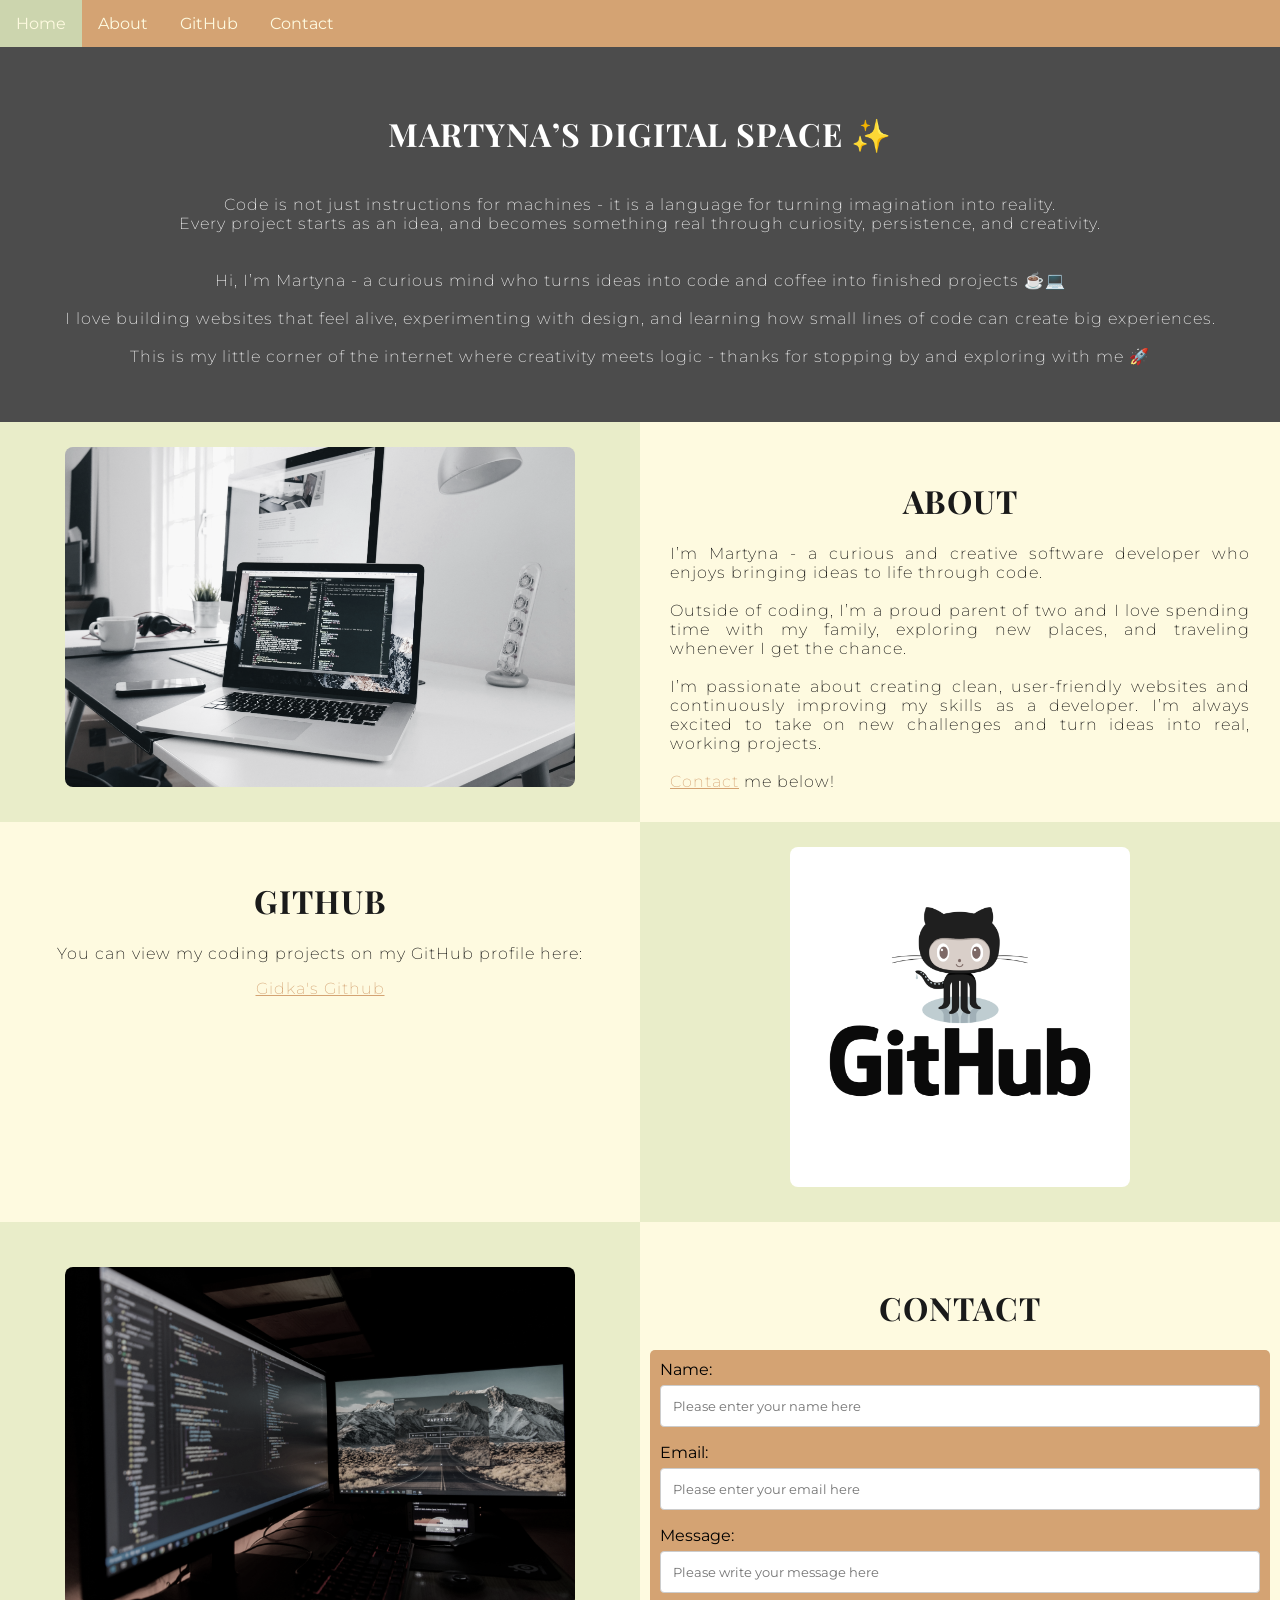
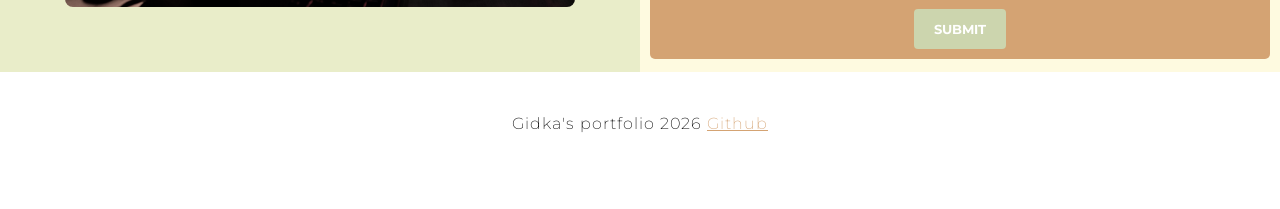
==== portfolio/index.html @ ce8b3c8a "Portfolio" ====
<!DOCTYPE html>
<html>
    <!--Head-->
    <head>
        <meta charset="UTF-8">
        <meta name="viewport" content="width=device-width" />
        <title>Martyna</title>
        <link rel="stylesheet" type="text/css" href="portfolio.css">
        <link href="https://fonts.googleapis.com/css2?family=Playfair+Display:wght@500;700&family=Inter:wght@300;400;600&display=swap" rel="stylesheet">
        <link rel="preconnect" href="https://fonts.googleapis.com">
<link rel="preconnect" href="https://fonts.gstatic.com" crossorigin>
<link href="https://fonts.googleapis.com/css2?family=Caveat:wght@400..700&family=Montserrat:ital,wght@0,100..900;1,100..900&family=Unkempt:wght@400;700&display=swap" rel="stylesheet">
    </head>

    <!--Body-->
    <body class="Background">
        
        <!--Navbar-->
        <div class="Navbar">
            <a class="active" href="#Home">Home</a>
            <a href="#About">About</a>
            <a href="#GitHub">GitHub</a>
            <a href="#Contact">Contact</a>
        </div>

    
        <br>
        <br>

        <!--Background video-->
        <div id="Home">
            <video autoplay muted loop id="Typing_Video">
                <source src="images/Typing.mp4" type="video/mp4">
                <!--Display message if video fails to run-->
                Your browser does not support HTML5 video.
            </video>
        </div>

        <!--Video text-->
        <div class="Video_Text">
            <h1 class="white-text">Martyna’s Digital Space ✨</h1>
            <strong>
                <p class="center">
                    <br>Code is not just instructions for machines - it is a language for turning imagination into reality.
                        <br>Every project starts as an idea, and becomes something real through curiosity, persistence, and creativity.
                        <br>
                    </br>
                    <br> Hi, I’m Martyna - a curious mind who turns ideas into code and coffee into finished projects ☕💻
                    <br>
                    <br> I love building websites that feel alive, experimenting with design, and learning how small lines of code can create big experiences.
                    <br>
                    <br> This is my little corner of the internet where creativity meets logic - thanks for stopping by and exploring with me 🚀
        </p>
                </p>
            </strong>
        </div>

        <!--About section-->
        <div class="Row" id="About">
            <!--Left column-->
            <div class="Column_2">
                <img src="images/coding.jpg" alt="Coding image_1">
            </div>
            <!--Right column-->
            <div class="Column_1">
                <h1>About</h1>
                <p>
            I’m Martyna - a curious and creative software developer who enjoys bringing ideas to life through code.
            <br><br>

            Outside of coding, I’m a proud parent of two and I love spending time with my family, exploring new places, and traveling whenever I get the chance.
            <br><br>

            I’m passionate about creating clean, user-friendly websites and continuously improving my skills as a developer. I’m always excited to take on new challenges and turn ideas into real, working projects.
            <br><br>

            <a href="#Contact">Contact</a> me below!
        </p>
            </div>
        </div>

        <!--GitHub section-->
        <div class="Row" id="GitHub">
            <!--Left column-->
            <div class="Column_1">
                <h1>GitHub</h1>
                <p class="center">
                    You can view my coding projects on my GitHub profile here:
                    <br>
                    <p class="center"><a href="https://github.com/gidka1998" target="_blank">Gidka's Github</a></p>
                </p>
            </div>
            <!--Right column-->
            <div class="Column_2">
                <a href="https://github.com/gidka1998" target="_blank"><img src="images/GitHub.png" alt="GitHub Logo"></a>
            </div>
        </div>

        <!--Contact section-->
        <div class="Row" id="Contact">
            <!--Contact image, left column-->
            <div class="Column_2 Column_tall">
                <img src="images/coding2.jpg" alt="Coding Image_2">
            </div>
            <!--Contact form, right column-->
            <div class="Column_1 Column_tall">
                <h1>Contact</h1>
                <form action="" method="POST"> 
                    <label>Name:</label>
                        <input type="text" placeholder="Please enter your name here">
                    <label>Email:</label>
                        <input type="text" id="Email" name="Email" placeholder="Please enter your email here">
                    <label>Message:</label>
                        <input type="text" id="Message" name="Message" placeholder="Please write your message here">
                        <input type="submit" value="SUBMIT">
                </form>
            </div>
        </div>

        <!--Footer section-->
        <footer>
            <p>
                <p class="center">Gidka's portfolio 2026 <a href="https://github.com/gidka1998" target="_blank">Github</a></p>
                <br>
            </p>
        </footer>

        <script>
    const navLinks = document.querySelectorAll(".Navbar a");

    navLinks.forEach(link => {
        link.addEventListener("click", function() {

            navLinks.forEach(item => {
                item.classList.remove("active");
            });

            this.classList.add("active");
        });
    });
</script>

    </body>
</html>
---- portfolio/portfolio.css ----
/* Body */
body {
    margin: 0%  
}

/* Heading 1 elements */
h1 {
    text-transform: uppercase; 
    font-family: 'Playfair Display', serif;
    letter-spacing: 1px;
    text-align: center; 
    margin-top: 3%; 
    color: #1a1a1a; 
}

/* Heading 1 element hover effect */
h1:hover {
    filter: grayscale(5%); 
    transform: scale(1.1); 
    transition: transform 1s; 
}

/* Styling for portfolio title text */
.white-text {
    color: #fff; 
}

/* Paragraph elements */
p {
font-family: "Montserrat", sans-serif;   
text-align: justify; 
font-weight: 200;
    letter-spacing: 1px;
    font-size: 16px;
    padding-left: 20px; 
    padding-right: 20px; 
}

/* Paragraph element hover effect */
p:hover {
    transition: transform 1s;
	transform: scale(1.01); 
}

/* Center class - this applies to all elements with the class "center" */
.center {
    text-align: center; 
}

/* Center class hover effect - This only affects the quote, github link, and footer */
.center:hover {
    transition: transform 2s; 
    transform: scale(1.1);
}

/* Anchor elements */
a {
    color: #D4A373; 
}

/* Quotation elements */
q {
    font-style: italic; 
}

/* Image elements */
img {
    filter: grayscale(75%); 
    border-radius: 8px; 
    max-width: 100%; 
    height: 340px; 
    display: block; 
    margin-left: auto; 
    margin-right: auto;
}

/* Image element hover effects */
img:hover {
	filter: grayscale(5%);  
    transition: transform 1s; 
	transform: scale(1.1); 
}

/* The @media rule is used in media queries to apply different styles for different media/types of devices */
/* On screens 576px and smaller the images will be 100px tall and centered vertically in the column */
@media screen and (max-width: 576px) {
    img {
        height: 100px;
        margin-top: 150px;
    }
}

/* Styling for footer element */
footer {
    padding: 2%; 
    background-color: white;
}

.Navbar {
    overflow: hidden; 
    background-color: #D4A373; 
    position: fixed; 
    top: 0; 
    width: 100%; 
    z-index: 1; 
    -webkit-animation: moveNav 2s; 
    animation: moveNav 2s; 
}

/* moveNav animation effect for moving the nav bar in from the left of the screen */
@keyframes moveNav {
    from {left: -100vw;} 
    to {left: 0vw;} 
}

/* Navbar links */
.Navbar a {
    float: left; 
    display: block; 
    color: #FEFAE0; 
    padding: 14px 16px; 
    text-decoration: none; 
    font-family: "Montserrat", sans-serif; 
    font-size: 16px; 
    text-align: center; 
    position: relative; 
    -webkit-animation: moveNavText 2.25s;
    animation: moveNavText 2.25s; 
}

/* moveNavText animation effect for moving the navbar text from above the view to the navbar */
@keyframes moveNavText {
    from {top: -100vw;} 
    to {top: 0vw;} 
}

/* Screens 576px and smaller will display navbar links equally distributed */
@media screen and (max-width: 576px) {
    .Navbar a{
        width: 25%; 
        font-size: 12px;
    }
}

/* Navbar hover effects */
.Navbar a:hover {
    background-color: #FEFAE0; 
    color: #CCD5AE; 
}

/* Navbar home button */
.Navbar a.active { 
    background-color: #CCD5AE;
    color: #FEFAE0;
}

/* Formatting for background video */
#Typing_Video {
    position: fixed;
    top: 10%;
    left: 50%;
    transform: translate(-50%, -50%);
    
    min-width: 100%;
    min-height: 100%;
    
    width: auto;
    height: auto;
    
    z-index: -1;
}

/* Screens that are 576px and smaller will not display the background video */
@media screen and (max-width: 576px) {
    #Typing_Video {
        display: none;
    }
}

/* Texts over the video */
.Video_Text {
    background: linear-gradient(
        rgba(0, 0, 0, 0.7),
        rgba(0, 0, 0, 0.7)
    );

    background-size: cover;
    background-position: center;
    color: white;
    padding: 40px;
    width: 100%;
    padding: 40px;
    position: relative;
    font-size: 16px;
}


* { 
    box-sizing: border-box; 
} 

.Column_1 {
    float: left;
    width: 50%; 
    padding: 10px;
    padding-top: 3%; 
    height: 400px; 
    background-color: #FEFAE0; 
}

/* Screens 576px and smaller will display a scroll bar if the text overflows the column height */
@media screen and (max-width: 576px) {
    .Column_1 {
        overflow: auto;
    }
}

.Column_2 {
    float: left;
    width: 50%;
    padding: 10px;
    padding-top: 1.9%;
    height: 400px;
    background-color: #E9EDC9;
}
.Column_1 {
    padding-bottom: 40px; 
}
/* This class is applied to the columns in the final row, overriding the height and padding to provide more room for the contact form  while keeping the rest of the formatting from Column_1 or Column_2 */
.Column_tall {
    padding-top: 3.5%;
    height: 450px;
}

/* This inserts something after the content of selected elements (in this case the elements with class "Row") */
.Row:after {
	content: ""; 
	display: table; 
	clear: both; 
}

/* input[type=text] targets all text input sections of the contact form */
input[type=text] {
    width: 100%; 
    padding: 12px; 
    border: 1px solid #ccc; 
    border-radius: 4px; 
    box-sizing: border-box; 
    margin-top: 6px; 
    margin-bottom: 16px; 
    resize: vertical; 
    font-family: "Montserrat", sans-serif; 
}

/* Hover effects for input boxes */
input[type=text]:hover {
    box-shadow: 0 0 5px #00004d inset; 
}

/* Submit button */
input[type=submit] {
    background-color: #CCD5AE; 
    color: white; 
    font-weight: bold; 
    padding: 12px 20px; 
    border: none; 
    border-radius: 4px; 
    cursor: pointer; 
    display: block;
    margin-left: auto; 
    margin-right: auto;
    font-family: "Montserrat", sans-serif; 
}

/* Hover effect for submit button */
input[type=submit]:hover {
    background-color: white; 
    color: black; 
    transform: scale(1.25); 
    transition: transform 1.5s; 
}

/* Form element */
form {
    border-radius: 5px; 
    background-color: #D4A373; 
    padding: 10px; 
    font-family: "Montserrat", sans-serif; 
}
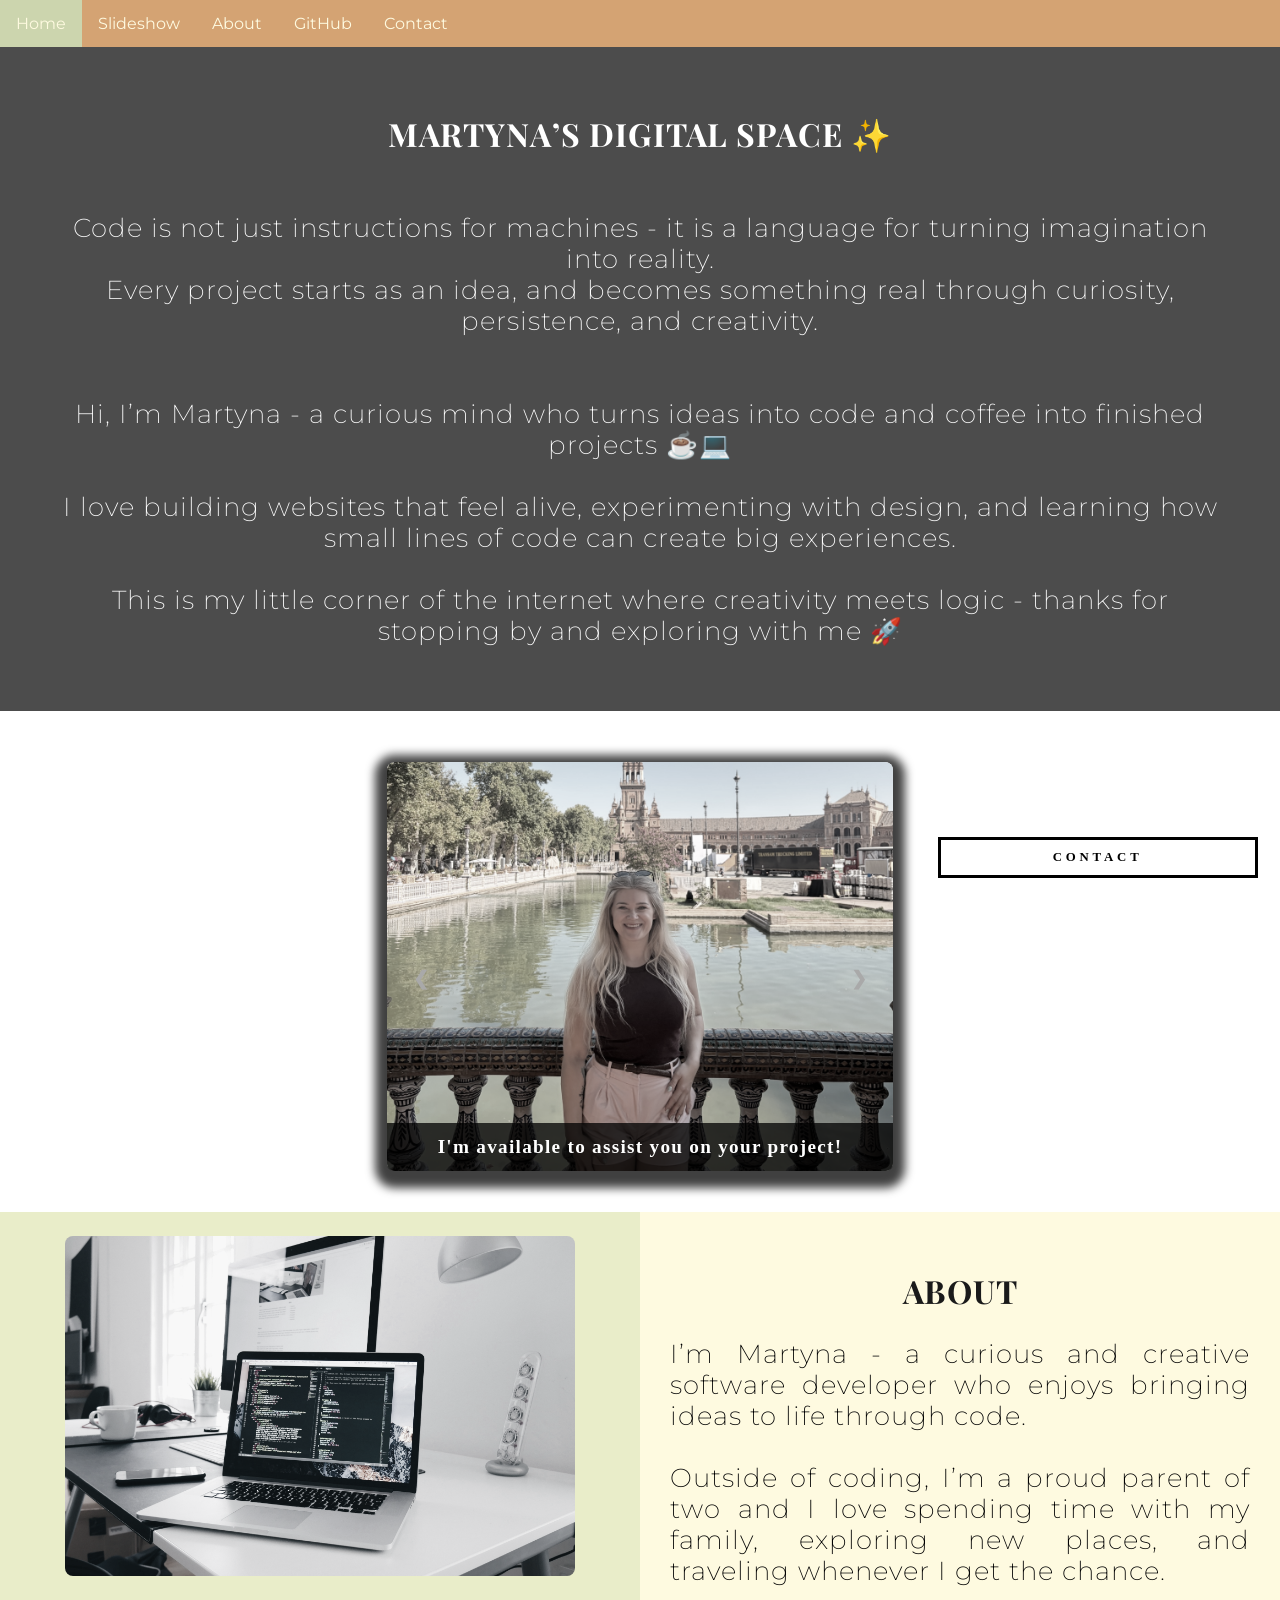
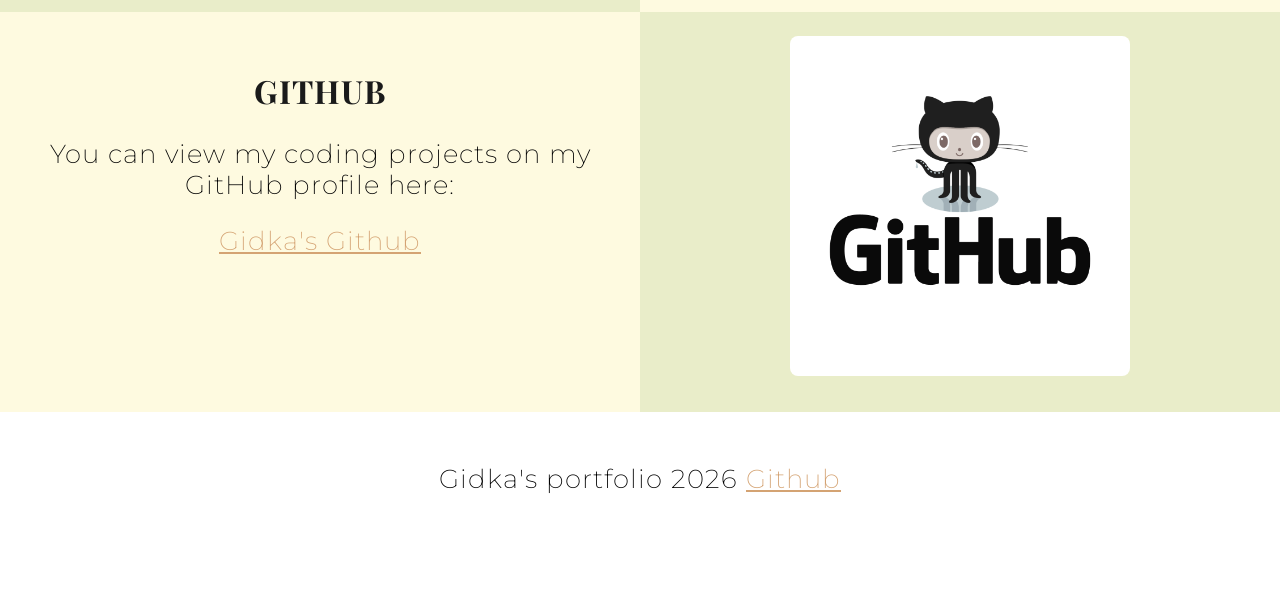
==== commit de7fbefa: "final assessment" ====
--- a/portfolio/index.html
+++ b/portfolio/index.html
@@ -18,9 +18,10 @@
         <!--Navbar-->
         <div class="Navbar">
             <a class="active" href="#Home">Home</a>
+            <a href="#Slideshow">Slideshow</a>
             <a href="#About">About</a>
             <a href="#GitHub">GitHub</a>
-            <a href="#Contact">Contact</a>
+            <a onclick="openForm()" ondblclick="closeForm()" class="contact">Contact</a>
         </div>
 
     
@@ -54,6 +55,58 @@
                 </p>
             </strong>
         </div>
+<!-- Slideshow section added -->
+        <div id="Slideshow">
+            <div id="Slideshow_Background"> 
+                <div id="Slideshow_Container">
+                    <!-- Slide 1 of 6 -->
+                    <div class="mySlides fade">
+                        <img class="Slideshow_Images" src="images/me2.jpg" alt="Picture of yourself">
+                        <div class="text">I'm available to assist you on your project!</div>
+                    </div>
+                    <!-- Slide 2 of 6 -->
+                    <div class="mySlides fade">
+                        <img class="Slideshow_Images" src="images/HTML_CSS_and_JavaScript.jpeg" alt="HTML, CSS, and JS logos"> 
+                        <div class="text">I am a full-stack software developer,<br> trained in:<br>HTML, CSS, JavaScript,</div>
+                    </div>
+                    <!-- Slide 3 of 6 -->
+                    <div class="mySlides fade">
+                        <img class="Slideshow_Images" src="images/Python.png" alt="Python logo">
+                        <div class="text">the popular programming language Python,</div>
+                    </div>
+                    <!-- Slide 4 of 6 -->
+                    <div class="mySlides fade">
+                        <img class="Slideshow_Images" src="images/C_Sharp_and_Dot_NET.png" alt="C# logo">
+                        <div class="text">C#, .NET Framework, ASP.NET, MVC, </div>
+                    </div>
+                    <!-- Slide 5 of 6 -->
+                    <div class="mySlides fade">
+                        <img class="Slideshow_Images" src="images/SQL_and_Database.jpg" alt="SQL logo"> 
+                        <div class="text">back end development, databases and SQL.</div>
+                    </div>
+                    <!-- Slide 6 of 6 -->
+                    <div class="mySlides fade">
+                        <img class="Slideshow_Images" src="images/random.png" alt="random image"> 
+                        <div class="text"><a class="white-text contact" onclick="openForm()">Contact me now!</a></div> 
+                    </div>
+                    <!-- Previous and next buttons -->
+                    <a class="Previous" onclick="plusSlides(-1)">&#10094;</a>
+                    <a class="Next" onclick="plusSlides(1)">&#10095;</a>
+                </div>
+                <br> <!-- Adds a space between the slideshow images and the dots -->
+
+                <!-- Slideshow dots (these are another way for users to navigate through the slideshow) -->
+                <div style="text-align: center">
+                    <span class="dot" onclick="currentSlide(1)"></span>
+                    <span class="dot" onclick="currentSlide(2)"></span>
+                    <span class="dot" onclick="currentSlide(3)"></span> 
+                    <span class="dot" onclick="currentSlide(4)"></span> 
+                    <span class="dot" onclick="currentSlide(5)"></span> 
+                    <span class="dot" onclick="currentSlide(6)"></span> 
+                </div>
+            </div>
+        </div>
+
 
         <!--About section-->
         <div class="Row" id="About">
@@ -74,7 +127,7 @@
             I’m passionate about creating clean, user-friendly websites and continuously improving my skills as a developer. I’m always excited to take on new challenges and turn ideas into real, working projects.
             <br><br>
 
-            <a href="#Contact">Contact</a> me below!
+            <a onclick="openForm()" class="contact">Contact</a> me below!
         </p>
             </div>
         </div>
@@ -97,24 +150,24 @@
         </div>
 
         <!--Contact section-->
-        <div class="Row" id="Contact">
-            <!--Contact image, left column-->
-            <div class="Column_2 Column_tall">
-                <img src="images/coding2.jpg" alt="Coding Image_2">
-            </div>
-            <!--Contact form, right column-->
-            <div class="Column_1 Column_tall">
-                <h1>Contact</h1>
-                <form action="" method="POST"> 
-                    <label>Name:</label>
-                        <input type="text" placeholder="Please enter your name here">
-                    <label>Email:</label>
-                        <input type="text" id="Email" name="Email" placeholder="Please enter your email here">
-                    <label>Message:</label>
-                        <input type="text" id="Message" name="Message" placeholder="Please write your message here">
-                        <input type="submit" value="SUBMIT">
+      <div id="Contact">
+           <button onclick="openForm()" class="Pop_Up_Button">CONTACT</button>
+           <div class="form-popup" id="myForm">
+                <form action="https://formspree.io/info@learncodinganywhere.com" method="POST" class="form-container"> <!-- Here we are using a free online service from https://formspree.io/ to send our contact form to an email address of our choosing - note: it will not run unless live on the internet, you have to push it to your online website first -->
+                    <h1>Contact</h1>
+                    <label for="name"><b>Name</b></label>
+                      <input type="text" placeholder="Type your name here" name="name" required>
+                    <label for="phone"><b>Phone</b></label>
+                      <input type="text" placeholder="Type your phone number here" name="phone">
+                    <label for="email"><b>Email</b></label>		
+                      <input type="text" placeholder="Type your email address here" name="email" required>
+                    <label for="message"><b>Message</b></label>
+                      <input type="text" placeholder="Type your message here" name="message">
+         
+                    <button type="submit" class="btn">SUBMIT</button>
+                    <button type="button" class="btn cancel" onclick="closeForm()">CLOSE</button>
                 </form>
-            </div>
+           </div>
         </div>
 
         <!--Footer section-->
@@ -125,20 +178,6 @@
             </p>
         </footer>
 
-        <script>
-    const navLinks = document.querySelectorAll(".Navbar a");
-
-    navLinks.forEach(link => {
-        link.addEventListener("click", function() {
-
-            navLinks.forEach(item => {
-                item.classList.remove("active");
-            });
-
-            this.classList.add("active");
-        });
-    });
-</script>
-
+        <script src="script.js"></script>
     </body>
 </html>
--- a/portfolio/portfolio.css
+++ b/portfolio/portfolio.css
@@ -54,9 +54,11 @@
     transform: scale(1.1);
 }
 
-/* Anchor elements */
+
 a {
     color: #D4A373; 
+    cursor: pointer; /* This ensures all links change the mouse to a pointer when hovered over or clicked */
+    text-decoration: underline; /* This ensures all links are underlined */
 }
 
 /* Quotation elements */
@@ -75,12 +77,10 @@
     margin-right: auto;
 }
 
-/* Image element hover effects */
 img:hover {
-	filter: grayscale(5%);  
-    transition: transform 1s; 
-	transform: scale(1.1); 
-}
+filter: grayscale(5%);
+}
+
 
 /* The @media rule is used in media queries to apply different styles for different media/types of devices */
 /* On screens 576px and smaller the images will be 100px tall and centered vertically in the column */
@@ -129,6 +129,11 @@
     animation: moveNavText 2.25s; 
 }
 
+@keyframes moveNav {
+    from {left: -100vw;} /* The navbar is starting off screen to the left */
+    to { left: 0vw;} /* This moves the navbar into place on the screen */
+}
+
 /* moveNavText animation effect for moving the navbar text from above the view to the navbar */
 @keyframes moveNavText {
     from {top: -100vw;} 
@@ -141,6 +146,10 @@
         width: 25%; 
         font-size: 12px;
     }
+}
+@keyframes moveNavText {
+    from {top: -100vw;} /* This sets the navbar text 100% above the viewport */
+    to {top: 0vw;} /* This lowers the navbar text onto the navbar */
 }
 
 /* Navbar hover effects */
@@ -177,6 +186,10 @@
         display: none;
     }
 }
+@keyframes moveVideoText {
+    from {top: -100vw;} /* This sets the position of the video text to above the viewport */
+    to {top: 0vw;} /* This moves the video text to the normal positioning on the viewport */
+}
 
 /* Texts over the video */
 .Video_Text {
@@ -194,7 +207,116 @@
     position: relative;
     font-size: 16px;
 }
-
+/***** Slideshow Styling *****/
+#Slideshow_Background {
+    background: rgba(255, 255, 255, 0.35); /* This creates a slightly transparent white background that's palced over the video in the background */    
+}
+
+.mySlides{
+    display: none; /* This prevents the images from being displayed, we will use JS to display these */
+}
+
+/* Slideshow section / container */
+#Slideshow_Container {
+    width: 39.5vw; /* Relative sizing of the container for the slidewshow set to 39.5% of the viewport width */
+    height: auto; /* The height of the container is automatically adjusted based on the content it is displaying */
+    padding-top: 4%; /* Adds a small padding to the top of the slideshow container */
+    position: relative; /* This sets the container relative to its normal positioning */
+    margin:auto; /* This will horizontally center the container on the page */
+}
+
+/* Remove the underline from the previous and next buttons on the slideshow */
+#Slideshow_Container a {
+    text-decoration: none;
+}
+
+/* Images contained within the slideshow */
+.Slideshow_Images {
+    vertical-align: middle; /* This centers the images vertically within the slideshow container */
+    height: auto; /* The height of the images is automatically adjusted based on the content, ie if your images are different sizes, they will display as different sizes */
+    box-shadow: 0px 5px 10px 12px rgba(0, 0, 0, .75); /* Adds a shadow around the slideshow images */
+    width: 100%; /* The width of the images is automatically adjusted based on the content */
+}
+
+/* Next and previous buttons */
+.Previous, .Next {
+    cursor: pointer; /* Changes the mouse to a pointer when the buttons are selected */
+    position: absolute; /* This makes the next and previous buttons positioned relative to the slideshow container */
+    top: 50%; /* This moves the buttons up in the slideshow container */
+    width: auto; /* The width of the buttons is automatically adjusted based on the content */
+    padding: 2vw; /* Adds padding equal to 2% of the viewport width */
+    color: darkgray; 
+    font-weight: bold;
+    font-size: 1.5vw;
+    border-radius: 0 3px 3px 0; /* Adds a slightly rounded border on the top and bottom right corners */
+    user-select: none; /* This property makes it so that the user cannot highlight the text */
+    transition: 0.6s ease; /* This specifies the details of the hover transition for these elements */
+}
+
+/* Positioning the next button on the right hand side */
+.Next {
+    right: 0; /* This moves the next button to the right side of the slideshow container */
+    border-radius: 3px 0 0 3px; /* This changes the border radius on the next button to the top and bottom left of the button */
+}
+
+/* Hover effect on slide show buttons */
+.Previous:hover, .Next:hover {
+    background-color: rgba(0, 0, 0, 0.8); /* Makes the background of the arrows a transparent gray color */
+    color: white; /* Makes the arrows white when hovered over */
+}
+
+/* Slideshow text */
+.text {
+    color: white; 
+    padding: 1vw;
+    position: absolute; /* This ensures the text is positioned within the image */
+    bottom: 0; /* This property sets the text at the bottom of the image */
+    width: 100%; /* The element covers the full width of the image */
+    text-align: center; /* The text is center aligned within the image */
+    font-family: Perpetua, Rockwell Extra Bold;
+    letter-spacing: .1vw; /* This gives slight spacing between the letters */
+    font-size: 1.5vw; /* Font size is relative to the size of the viewport width */
+    background-color: rgba(0, 0, 0, 0.75); /* Gives a slightly transparent black background */
+    font-weight: bold;
+    border-radius: 0px 0px 7px 7px; /* Gives the text background rounded corners on the bottom left and right corners */
+}
+
+/* Styling of the dots under the slideshow */
+.dot {
+    cursor: pointer; /* The cursor changes to pointer when hovered over the dots */
+    height: 1vw; /* The dots are sized relative to the viewport width */
+    width: 1vw;
+    margin: .25vw; /* adds additional spacing between the dots */ 
+    background-color: white; /* Makes the dots white */
+    border-radius: 50%; /* Makes the dots circles by rounding each corner */
+    display: inline-block; /* Allows the dots to sit next to eachother rather than on a new line */
+    transition: background-color 0.6s ease; /* When clicked on the dots transition to a different color when clicked or hovered over (the affect is defined below) */
+    z-index: 1; /* This ensures the dots will be displayed above any other elements */
+}
+
+/* Hover effect for slideshow dots */
+.active, .dot:hover {
+    background-color: black; /* Sets the color of the dots when active or hovered over */
+}
+
+/* Fading animation for slideshow */
+.fade {
+    animation-name: fade; /* Fade animation is defined below */
+    animation-duration: 1.5s; /* The animation lasts 1.5 seconds */
+    -webkit-animation-name: fade; /* Same as above for Safari 4.0-8.0 */
+    -webkit-animation-duration: 1.5s;
+}
+
+@-webkit-keyframes fade {
+    from {opacity: .4;} /* Image starts transparent */
+    to {opacity: 1;} /* Image ends opaque */
+}
+
+@keyframes fade {
+    from {opacity: .4;} /* Image starts transparent */
+    to {opacity: 1;} /* Image ends opaque */
+}
+/***** End Slideshow Styling *****/
 
 * { 
     box-sizing: border-box; 
@@ -288,3 +410,202 @@
     padding: 10px; 
     font-family: "Montserrat", sans-serif; 
 }
+
+/***** Contact Form Styling *****/
+/* Button used to open the contact form - fixed at the bottom of the page */
+.Pop_Up_Button {
+    position: fixed; /* The element is positioned relative to the viewport and stays in the same location no matter what */
+    bottom: 1.75vw; /* Positions the button slightly up from the bottom of the viewport */
+    right: 1.75vw; /* Positions the viewport slightly right from the side of the viewport */
+    width: 25vw; /* Sets the width relative to the viewport width */
+    background-color: white; /* Sets the background color of the button to white */
+    color: black; /* Sets the color of the button text to black */
+    border: solid black; /* This makes a solid black border around the button */
+    cursor: pointer; /* This changes the cursor when hovered over the button to a pointer */
+    -webkit-animation: movePopup 5s; /* Animation for 5 seconds for Safari 4.0-8.0 */
+    animation: movePopup 5s; /* Animation set for 5 seconds */
+}
+
+/* movePopup animation moves the button from off the right side of the screen to its fixed location on the viewport */
+@keyframes movePopup {
+    from {right: -40vw;} 
+    to {right: 1.75vw;}
+}
+
+@-webkit-keyframes movePopup {
+    from {right: -40vw;} 
+    to {right: 1.75vw;}
+}
+
+/* Styling for the contact form */
+.form-popup {
+    z-index: 8; /* This z-index ensures the contact form shows above all other elements on the page */
+    display: none; /* Set the display to none, we will use JavaScript to show the contact form */
+    position: fixed; /* The form stays in the same location no matter what */
+    bottom: .5vw; /* Slightly up from the bottom of the viewport */
+    right: .5vw; /* Slightly in from the right side of the viewport */
+}
+
+/* Form styling */
+.form-container {
+    max-width: 49vw; /* Relative sizing of the form container - 49% of the viewport width */
+    padding: 1vw; /* Adds padding between the form-popup and the form-container */
+    background-color: white; 
+}
+
+/* Input fields */
+.form-container input[type=text] {
+    width: 100%; /* The input boxes completely fill the width of the form-container */
+    padding: .93vw; /* Adds padding to the input boxes */
+    margin: .6vw 0 .6vw 0; /* Adds space between the input boxes and the labels */
+    border: none; /* Removes the border from the input boxes */
+    background: Gainsboro; /* Sets the background color of the input boxes */
+    font-size: 1vw; /* Relative font sizing based on the width of the viewport */
+}
+
+/* Input fields */
+.form-container input[type=text] {
+    width: 100%; /* The input boxes completely fill the width of the form-container */
+    padding: .93vw; /* Adds padding to the input boxes */
+    margin: .6vw 0 .6vw 0; /* Adds space between the input boxes and the labels */
+    border: none; /* Removes the border from the input boxes */
+    background: Gainsboro; /* Sets the background color of the input boxes */
+    font-size: 1vw; /* Relative font sizing based on the width of the viewport */
+}
+
+/* General styling for all buttons */
+button {
+    font-family: "Trebuchet MS", Optima;
+    letter-spacing: .3vw; /* Adds slight spacing between the letters */
+    font-size: 1vw; /* Relative sizing of text */
+    font-weight: bold; 
+    padding: 0.75vw; /* Adds padding to the text in the button */
+    cursor: pointer; /* Changes the cursor to pointer over button elements */
+    width: 100%; /* Sets the width of the buttons to 100% of their containers */
+    height: auto; /* Allows the height to be resized depending on the content showing */
+   
+}
+
+/* Hover effect for contact and submit buttons */
+button:hover, .form-container .btn:hover {
+    color: white; /* This makes the text in the buttons white when hovered over */
+    background-color: black; /* The background of the button changes to black when hovered over */
+    transition-duration: 1s; /* This makes the transition last 1 second */
+    -webkit-transition-duration: 1s; /* For Safari 4.0-8.0 */
+    border-color: silver; /* The border turns silver when the button is hovered over */
+}
+
+/* Submit button */
+.form-container .btn {
+    background-color: white; 
+    color: black;
+    border-color: black;
+    margin-bottom: 1vh; /* Adds space between the submit button and the close button */
+    
+}
+
+/* Close button */
+.form-container .cancel {
+    background-color: black;
+    color: white;
+    border-color: gray;
+}
+
+/* Styling for close button on hover */
+.form-container .cancel:hover {
+    color: white;
+    background-color: darkred;
+    transition-duration: 1s;
+    -webkit-transition-duration: 1s;
+    border-color: black;
+}
+/***** End of Contact Form Styling *****/
+
+/***** Media Query Section *****/
+/*Media rules for paragraph font size for different screen sizes*/
+@media screen and (max-width: 527px) {
+    p {
+        font-size: 3.75vw;
+    }
+}
+
+@media screen and (min-width: 528px) and (max-width: 660px) {
+    p {
+        font-size: 3.5vw;
+    }
+}
+
+@media screen and (min-width: 661px) and (max-width: 799px) {
+    p {
+        font-size: 2.75vw;
+    }
+}
+
+@media screen and (min-width: 800px) and (max-width: 924px) {
+    p {
+        font-size: 2.5vw;
+    }
+}
+
+@media screen and (min-width: 925px) and (max-width: 1050px) {
+    p {
+        font-size: 2.25vw;
+    }
+}
+
+@media screen and (min-width: 1051px) and (max-width: 1310px) {
+    p {
+        font-size: 2vw;
+    } 
+}
+
+
+
+@media screen and (min-width: 1536px) and (max-width: 2269px) {
+    p {
+        font-size: 1.5vw;
+    }
+}
+
+@media screen and (min-width: 2270px) {
+    p {
+        font-size: 1.35vw;
+    }
+}
+
+/* Screens 1080px and smaller will display navbar links equally distributed */
+@media screen and (max-width: 1080px) {
+    .Navbar a{
+        width: 20%; /* This sets each navbar link to 1/5 of the navbar */
+        font-size: 2.5vw;
+    }
+}
+
+/* Media rules to enlarge the font of the white text for smaller screens */
+@media screen and (max-width: 1080px) {
+    .quote{
+        font-size: 3.5vw;
+    }
+
+    .white-text {
+        font-size: 4.5vw;
+    }
+}
+
+/* Media rules to increase the size of the columns for larger screens */
+@media screen and (min-width: 1725px) {
+    .Column_1 {
+        height: 550px;
+    }
+    .Column_2 {
+        height: 550px;
+    }
+}
+
+
+/*Media rule to remove margin-top from h1 elements for extra large screens (so that the paragraph text fits in the column*/
+@media screen and (min-width: 2000px) {
+    h1{
+        margin-top: 0;
+    }
+}
